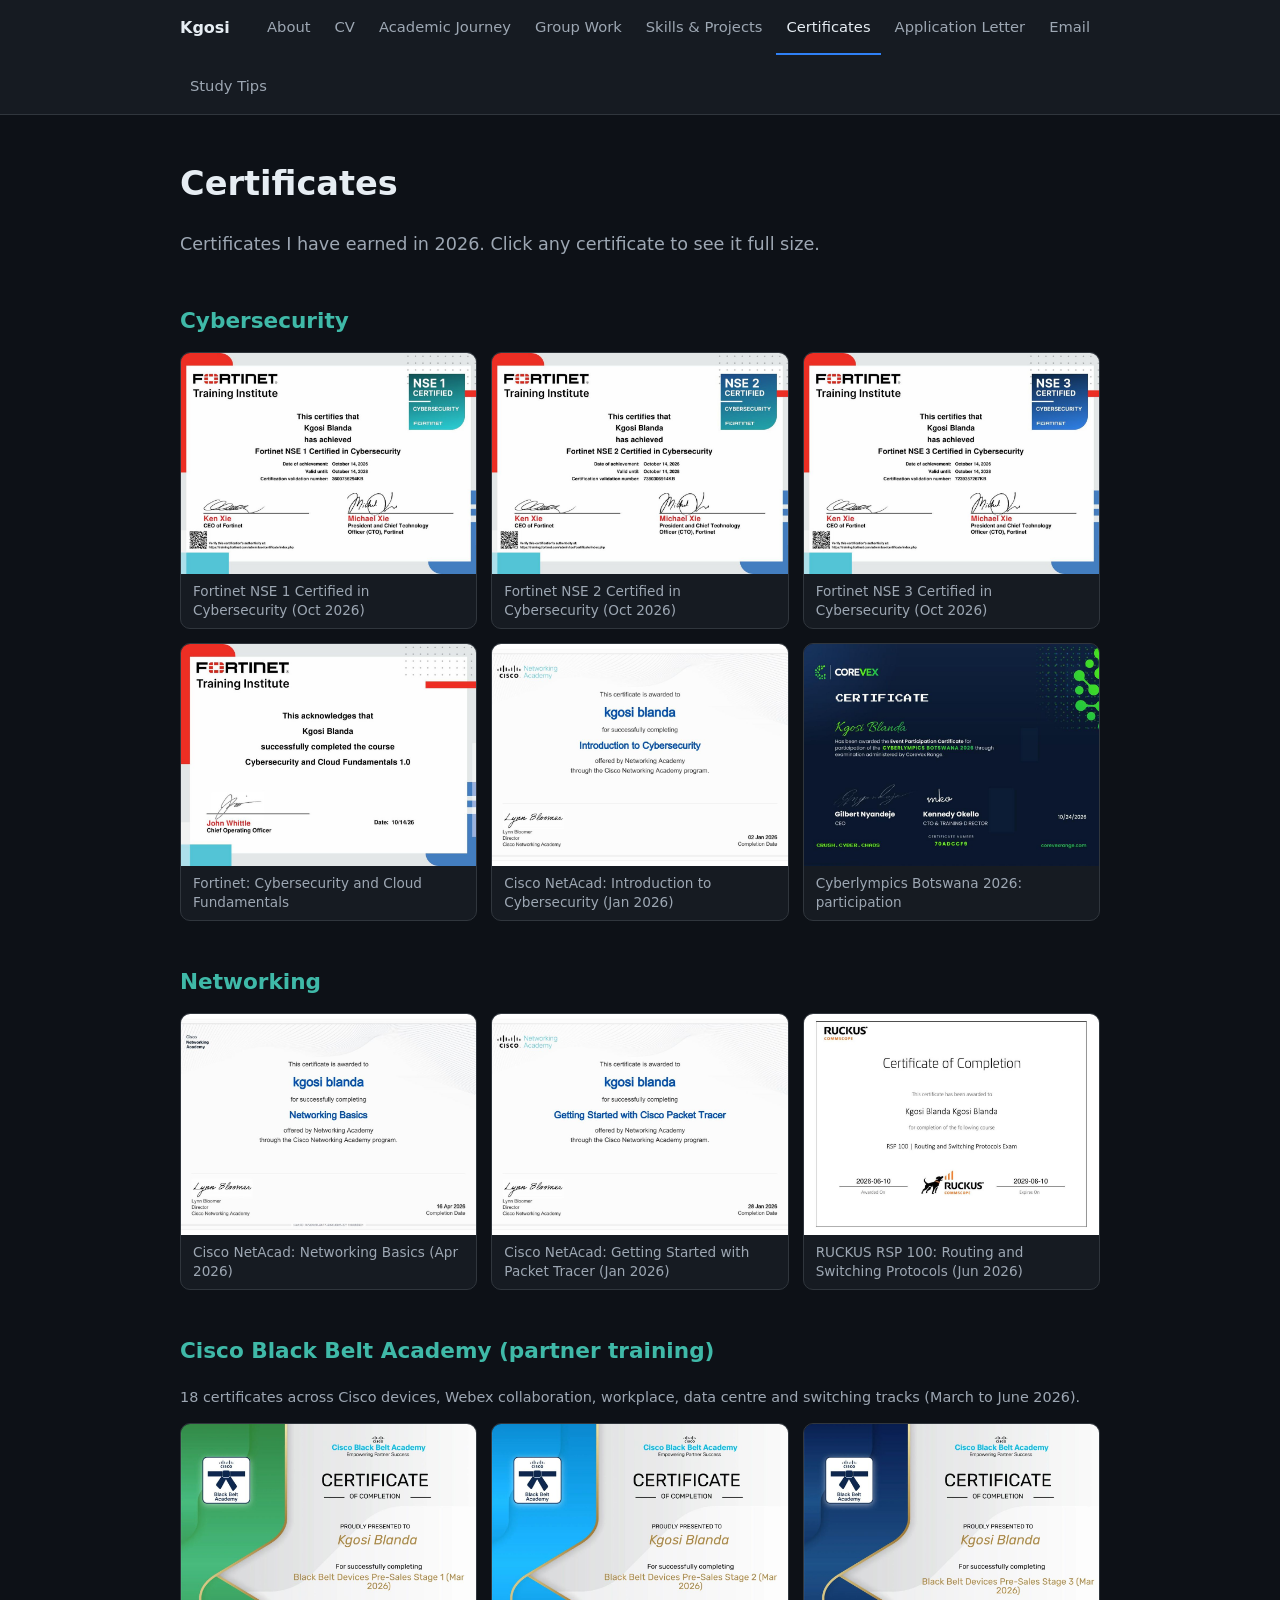
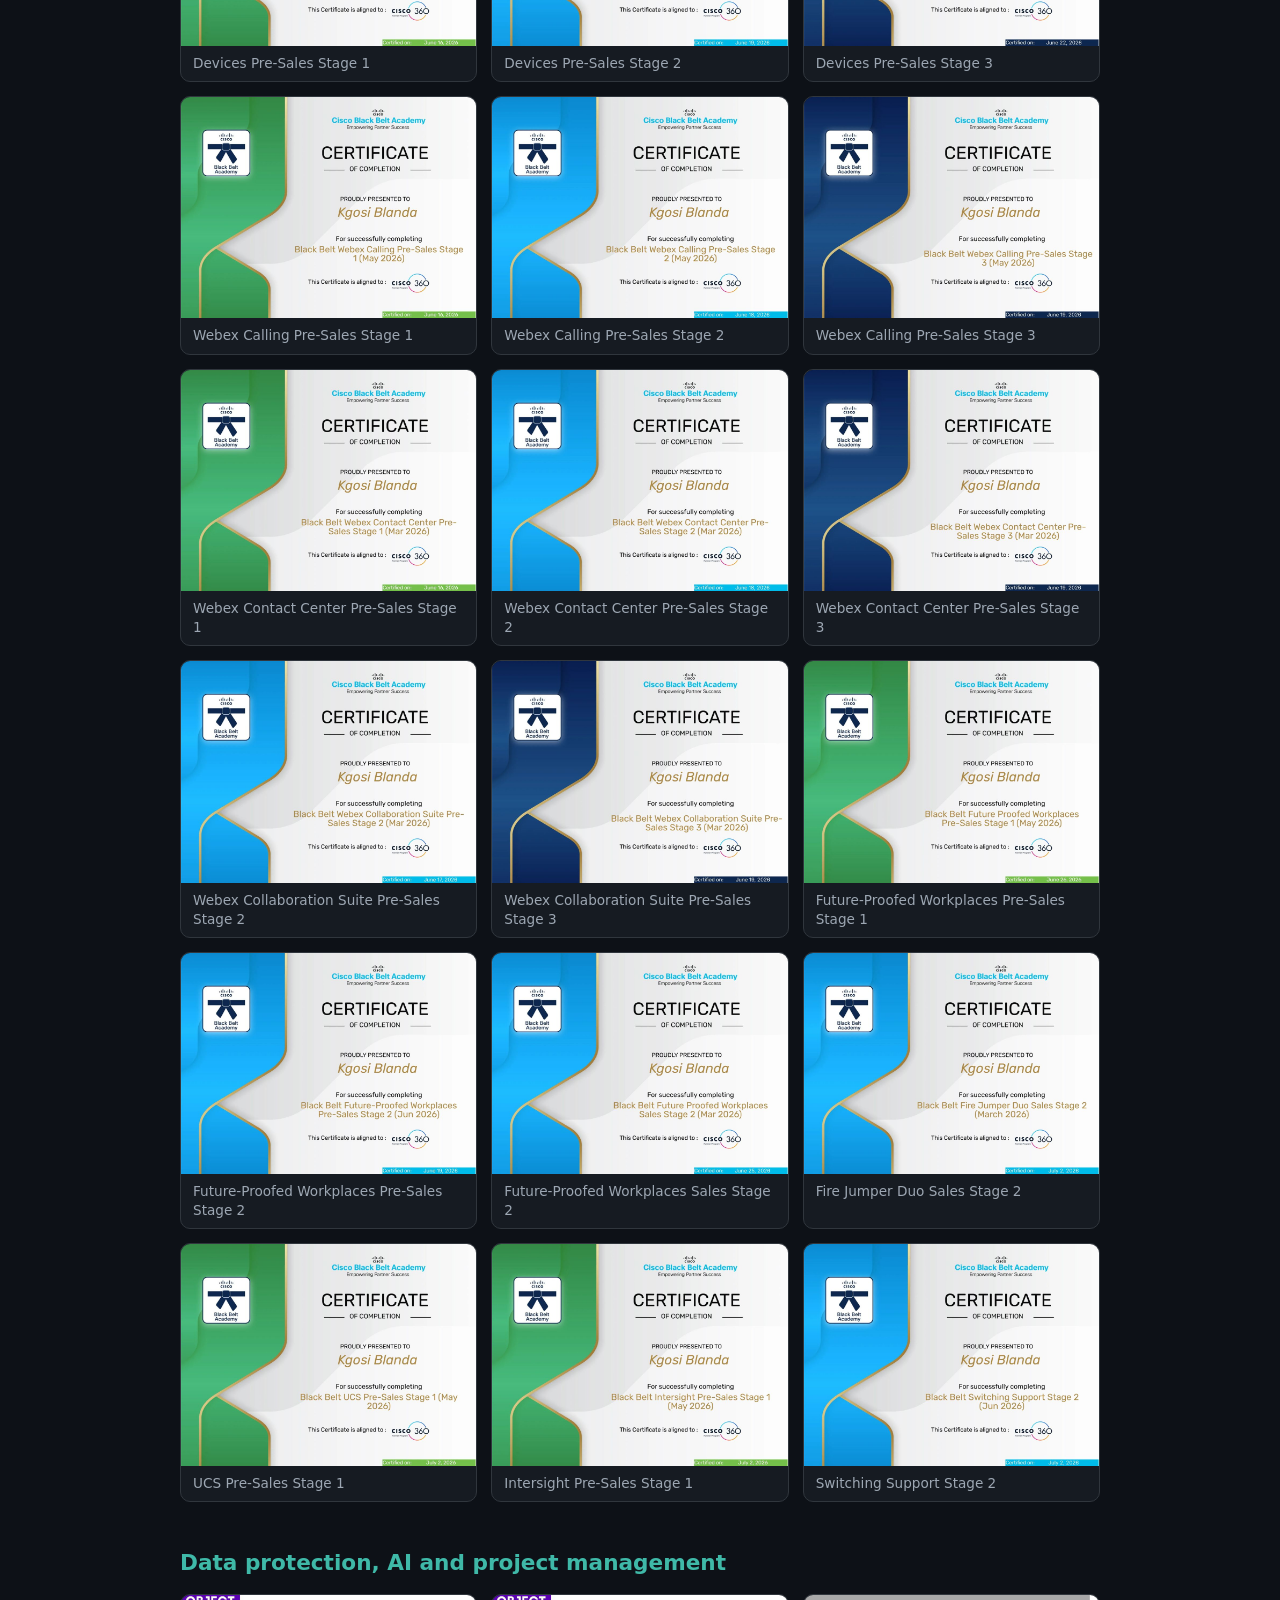
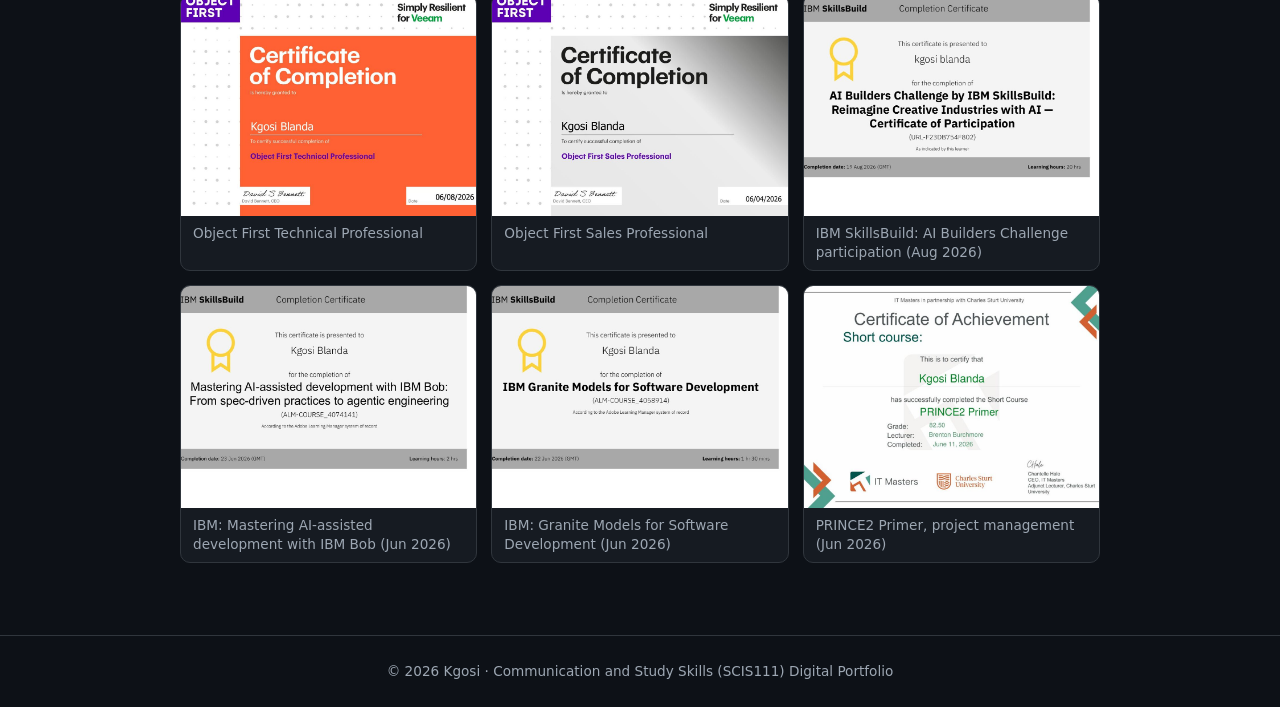
==== certificates.html @ fd5b4d75 "Add reflections, certificates page, Astartis and Packet Plains projects Co-Authored-By: Claude Opus " ====
<!DOCTYPE html>
<html lang="en">
<head>
<meta charset="UTF-8">
<meta name="viewport" content="width=device-width, initial-scale=1">
<title>Certificates | Kgosi</title>
<link rel="stylesheet" href="style.css">
</head>
<body>
<header><nav>
<a class="brand" href="index.html">Kgosi</a>
<a class="link" href="index.html">About</a>
<a class="link" href="cv.html">CV</a>
<a class="link" href="reflection.html">Academic Journey</a>
<a class="link" href="group-work.html">Group Work</a>
<a class="link" href="skills.html">Skills &amp; Projects</a>
<a class="link active" href="certificates.html">Certificates</a>
<a class="link" href="letter.html">Application Letter</a>
<a class="link" href="email.html">Email</a>
<a class="link" href="study-tips.html">Study Tips</a>
</nav></header>
<main>
<h1>Certificates</h1>
<p class="lead">Certificates I have earned in 2026. Click any certificate to see it full size.</p>

<h2>Cybersecurity</h2>
<div class="gallery"><figure><a href="img/certs/fortinet-nse1.jpg" target="_blank" rel="noopener"><img src="img/certs/fortinet-nse1.jpg" alt="Fortinet NSE 1 Certified in Cybersecurity (Oct 2026)" loading="lazy"></a><figcaption>Fortinet NSE 1 Certified in Cybersecurity (Oct 2026)</figcaption></figure><figure><a href="img/certs/fortinet-nse2.jpg" target="_blank" rel="noopener"><img src="img/certs/fortinet-nse2.jpg" alt="Fortinet NSE 2 Certified in Cybersecurity (Oct 2026)" loading="lazy"></a><figcaption>Fortinet NSE 2 Certified in Cybersecurity (Oct 2026)</figcaption></figure><figure><a href="img/certs/fortinet-nse3.jpg" target="_blank" rel="noopener"><img src="img/certs/fortinet-nse3.jpg" alt="Fortinet NSE 3 Certified in Cybersecurity (Oct 2026)" loading="lazy"></a><figcaption>Fortinet NSE 3 Certified in Cybersecurity (Oct 2026)</figcaption></figure><figure><a href="img/certs/fortinet-cloud-fundamentals.jpg" target="_blank" rel="noopener"><img src="img/certs/fortinet-cloud-fundamentals.jpg" alt="Fortinet: Cybersecurity and Cloud Fundamentals" loading="lazy"></a><figcaption>Fortinet: Cybersecurity and Cloud Fundamentals</figcaption></figure><figure><a href="img/certs/netacad-intro-cyber.jpg" target="_blank" rel="noopener"><img src="img/certs/netacad-intro-cyber.jpg" alt="Cisco NetAcad: Introduction to Cybersecurity (Jan 2026)" loading="lazy"></a><figcaption>Cisco NetAcad: Introduction to Cybersecurity (Jan 2026)</figcaption></figure><figure><a href="img/certs/cyberlympics-2026.jpg" target="_blank" rel="noopener"><img src="img/certs/cyberlympics-2026.jpg" alt="Cyberlympics Botswana 2026: participation" loading="lazy"></a><figcaption>Cyberlympics Botswana 2026: participation</figcaption></figure></div>

<h2>Networking</h2>
<div class="gallery"><figure><a href="img/certs/netacad-networking-basics.jpg" target="_blank" rel="noopener"><img src="img/certs/netacad-networking-basics.jpg" alt="Cisco NetAcad: Networking Basics (Apr 2026)" loading="lazy"></a><figcaption>Cisco NetAcad: Networking Basics (Apr 2026)</figcaption></figure><figure><a href="img/certs/netacad-packet-tracer.jpg" target="_blank" rel="noopener"><img src="img/certs/netacad-packet-tracer.jpg" alt="Cisco NetAcad: Getting Started with Packet Tracer (Jan 2026)" loading="lazy"></a><figcaption>Cisco NetAcad: Getting Started with Packet Tracer (Jan 2026)</figcaption></figure><figure><a href="img/certs/ruckus-rsp100.jpg" target="_blank" rel="noopener"><img src="img/certs/ruckus-rsp100.jpg" alt="RUCKUS RSP 100: Routing and Switching Protocols (Jun 2026)" loading="lazy"></a><figcaption>RUCKUS RSP 100: Routing and Switching Protocols (Jun 2026)</figcaption></figure></div>

<h2>Cisco Black Belt Academy (partner training)</h2>
<p class="meta">18 certificates across Cisco devices, Webex collaboration, workplace, data centre and switching tracks (March to June 2026).</p>
<div class="gallery"><figure><a href="img/certs/bb-devices-ps1.jpg" target="_blank" rel="noopener"><img src="img/certs/bb-devices-ps1.jpg" alt="Devices Pre-Sales Stage 1" loading="lazy"></a><figcaption>Devices Pre-Sales Stage 1</figcaption></figure><figure><a href="img/certs/bb-devices-ps2.jpg" target="_blank" rel="noopener"><img src="img/certs/bb-devices-ps2.jpg" alt="Devices Pre-Sales Stage 2" loading="lazy"></a><figcaption>Devices Pre-Sales Stage 2</figcaption></figure><figure><a href="img/certs/bb-devices-ps3.jpg" target="_blank" rel="noopener"><img src="img/certs/bb-devices-ps3.jpg" alt="Devices Pre-Sales Stage 3" loading="lazy"></a><figcaption>Devices Pre-Sales Stage 3</figcaption></figure><figure><a href="img/certs/bb-calling-ps1.jpg" target="_blank" rel="noopener"><img src="img/certs/bb-calling-ps1.jpg" alt="Webex Calling Pre-Sales Stage 1" loading="lazy"></a><figcaption>Webex Calling Pre-Sales Stage 1</figcaption></figure><figure><a href="img/certs/bb-calling-ps2.jpg" target="_blank" rel="noopener"><img src="img/certs/bb-calling-ps2.jpg" alt="Webex Calling Pre-Sales Stage 2" loading="lazy"></a><figcaption>Webex Calling Pre-Sales Stage 2</figcaption></figure><figure><a href="img/certs/bb-calling-ps3.jpg" target="_blank" rel="noopener"><img src="img/certs/bb-calling-ps3.jpg" alt="Webex Calling Pre-Sales Stage 3" loading="lazy"></a><figcaption>Webex Calling Pre-Sales Stage 3</figcaption></figure><figure><a href="img/certs/bb-contactcenter-ps1.jpg" target="_blank" rel="noopener"><img src="img/certs/bb-contactcenter-ps1.jpg" alt="Webex Contact Center Pre-Sales Stage 1" loading="lazy"></a><figcaption>Webex Contact Center Pre-Sales Stage 1</figcaption></figure><figure><a href="img/certs/bb-contactcenter-ps2.jpg" target="_blank" rel="noopener"><img src="img/certs/bb-contactcenter-ps2.jpg" alt="Webex Contact Center Pre-Sales Stage 2" loading="lazy"></a><figcaption>Webex Contact Center Pre-Sales Stage 2</figcaption></figure><figure><a href="img/certs/bb-contactcenter-ps3.jpg" target="_blank" rel="noopener"><img src="img/certs/bb-contactcenter-ps3.jpg" alt="Webex Contact Center Pre-Sales Stage 3" loading="lazy"></a><figcaption>Webex Contact Center Pre-Sales Stage 3</figcaption></figure><figure><a href="img/certs/bb-collab-ps2.jpg" target="_blank" rel="noopener"><img src="img/certs/bb-collab-ps2.jpg" alt="Webex Collaboration Suite Pre-Sales Stage 2" loading="lazy"></a><figcaption>Webex Collaboration Suite Pre-Sales Stage 2</figcaption></figure><figure><a href="img/certs/bb-collab-ps3.jpg" target="_blank" rel="noopener"><img src="img/certs/bb-collab-ps3.jpg" alt="Webex Collaboration Suite Pre-Sales Stage 3" loading="lazy"></a><figcaption>Webex Collaboration Suite Pre-Sales Stage 3</figcaption></figure><figure><a href="img/certs/bb-fpw-ps1.jpg" target="_blank" rel="noopener"><img src="img/certs/bb-fpw-ps1.jpg" alt="Future-Proofed Workplaces Pre-Sales Stage 1" loading="lazy"></a><figcaption>Future-Proofed Workplaces Pre-Sales Stage 1</figcaption></figure><figure><a href="img/certs/bb-fpw-ps2.jpg" target="_blank" rel="noopener"><img src="img/certs/bb-fpw-ps2.jpg" alt="Future-Proofed Workplaces Pre-Sales Stage 2" loading="lazy"></a><figcaption>Future-Proofed Workplaces Pre-Sales Stage 2</figcaption></figure><figure><a href="img/certs/bb-fpw-sales2.jpg" target="_blank" rel="noopener"><img src="img/certs/bb-fpw-sales2.jpg" alt="Future-Proofed Workplaces Sales Stage 2" loading="lazy"></a><figcaption>Future-Proofed Workplaces Sales Stage 2</figcaption></figure><figure><a href="img/certs/bb-firejumper-s2.jpg" target="_blank" rel="noopener"><img src="img/certs/bb-firejumper-s2.jpg" alt="Fire Jumper Duo Sales Stage 2" loading="lazy"></a><figcaption>Fire Jumper Duo Sales Stage 2</figcaption></figure><figure><a href="img/certs/bb-ucs-ps1.jpg" target="_blank" rel="noopener"><img src="img/certs/bb-ucs-ps1.jpg" alt="UCS Pre-Sales Stage 1" loading="lazy"></a><figcaption>UCS Pre-Sales Stage 1</figcaption></figure><figure><a href="img/certs/bb-intersight-ps1.jpg" target="_blank" rel="noopener"><img src="img/certs/bb-intersight-ps1.jpg" alt="Intersight Pre-Sales Stage 1" loading="lazy"></a><figcaption>Intersight Pre-Sales Stage 1</figcaption></figure><figure><a href="img/certs/bb-switching-support-s2.jpg" target="_blank" rel="noopener"><img src="img/certs/bb-switching-support-s2.jpg" alt="Switching Support Stage 2" loading="lazy"></a><figcaption>Switching Support Stage 2</figcaption></figure></div>

<h2>Data protection, AI and project management</h2>
<div class="gallery"><figure><a href="img/certs/objectfirst-technical.jpg" target="_blank" rel="noopener"><img src="img/certs/objectfirst-technical.jpg" alt="Object First Technical Professional" loading="lazy"></a><figcaption>Object First Technical Professional</figcaption></figure><figure><a href="img/certs/objectfirst-sales.jpg" target="_blank" rel="noopener"><img src="img/certs/objectfirst-sales.jpg" alt="Object First Sales Professional" loading="lazy"></a><figcaption>Object First Sales Professional</figcaption></figure><figure><a href="img/certs/ibm-ai-builders.jpg" target="_blank" rel="noopener"><img src="img/certs/ibm-ai-builders.jpg" alt="IBM SkillsBuild: AI Builders Challenge participation (Aug 2026)" loading="lazy"></a><figcaption>IBM SkillsBuild: AI Builders Challenge participation (Aug 2026)</figcaption></figure><figure><a href="img/certs/ibm-bob-course.jpg" target="_blank" rel="noopener"><img src="img/certs/ibm-bob-course.jpg" alt="IBM: Mastering AI-assisted development with IBM Bob (Jun 2026)" loading="lazy"></a><figcaption>IBM: Mastering AI-assisted development with IBM Bob (Jun 2026)</figcaption></figure><figure><a href="img/certs/ibm-granite.jpg" target="_blank" rel="noopener"><img src="img/certs/ibm-granite.jpg" alt="IBM: Granite Models for Software Development (Jun 2026)" loading="lazy"></a><figcaption>IBM: Granite Models for Software Development (Jun 2026)</figcaption></figure><figure><a href="img/certs/prince2-primer.jpg" target="_blank" rel="noopener"><img src="img/certs/prince2-primer.jpg" alt="PRINCE2 Primer, project management (Jun 2026)" loading="lazy"></a><figcaption>PRINCE2 Primer, project management (Jun 2026)</figcaption></figure></div>
</main>
<footer>&copy; 2026 Kgosi &middot; Communication and Study Skills (SCIS111) Digital Portfolio</footer>
</body>
</html>
---- style.css ----
:root{--bg:#0d1117;--card:#161b22;--line:#30363d;--text:#e6edf3;--muted:#9da7b3;--accent:#2f81f7;--accent2:#3fb9a8}
*{box-sizing:border-box}
body{margin:0;font-family:system-ui,-apple-system,"Segoe UI",Roboto,sans-serif;background:var(--bg);color:var(--text);line-height:1.7}
a{color:var(--accent);text-decoration:none}
a:hover{text-decoration:underline}
header{background:var(--card);border-bottom:1px solid var(--line);position:sticky;top:0;z-index:10}
nav{max-width:960px;margin:0 auto;padding:0 20px;display:flex;flex-wrap:wrap;align-items:center;gap:4px}
nav .brand{font-weight:700;color:var(--text);margin-right:auto;padding:14px 0}
nav a.link{color:var(--muted);padding:14px 10px;font-size:.92rem;border-bottom:2px solid transparent}
nav a.link:hover{color:var(--text);text-decoration:none}
nav a.link.active{color:var(--text);border-bottom-color:var(--accent)}
main{max-width:960px;margin:0 auto;padding:40px 20px 60px}
h1{font-size:2.1rem;margin:0 0 .3em}
h2{font-size:1.35rem;margin:2em 0 .5em;color:var(--accent2)}
h3{margin:1.2em 0 .3em}
.lead{color:var(--muted);font-size:1.1rem}
.card{background:var(--card);border:1px solid var(--line);border-radius:10px;padding:20px 24px;margin:16px 0}
.grid{display:grid;grid-template-columns:repeat(auto-fit,minmax(260px,1fr));gap:16px}
.tag{display:inline-block;background:#1f2a37;border:1px solid var(--line);border-radius:999px;padding:2px 12px;margin:3px 4px 3px 0;font-size:.85rem;color:var(--muted)}
.btn{display:inline-block;background:var(--accent);color:#fff;padding:10px 20px;border-radius:8px;margin:6px 8px 6px 0}
.btn:hover{text-decoration:none;opacity:.9}
.meta{color:var(--muted);font-size:.9rem}
.note{border-left:3px solid var(--accent2);background:#13201f;padding:10px 16px;border-radius:0 8px 8px 0;color:var(--muted);font-size:.92rem}
pre.letter{white-space:pre-wrap;font-family:inherit;margin:0}
footer{border-top:1px solid var(--line);text-align:center;color:var(--muted);padding:24px;font-size:.85rem}
img{max-width:100%;border-radius:8px}
.gallery{display:grid;grid-template-columns:repeat(auto-fill,minmax(220px,1fr));gap:14px;margin:12px 0}
.gallery figure{margin:0;background:var(--card);border:1px solid var(--line);border-radius:10px;overflow:hidden}
.gallery img{display:block;width:100%;aspect-ratio:4/3;object-fit:cover;border-radius:0}
.gallery figcaption{padding:8px 12px;font-size:.85rem;color:var(--muted);line-height:1.4}
.gallery.wide{grid-template-columns:repeat(auto-fill,minmax(300px,1fr))}
.gallery.wide img{aspect-ratio:16/9}
.banner{width:100%;border-radius:8px;margin:8px 0}
.stage{font-weight:700;color:var(--accent2)}
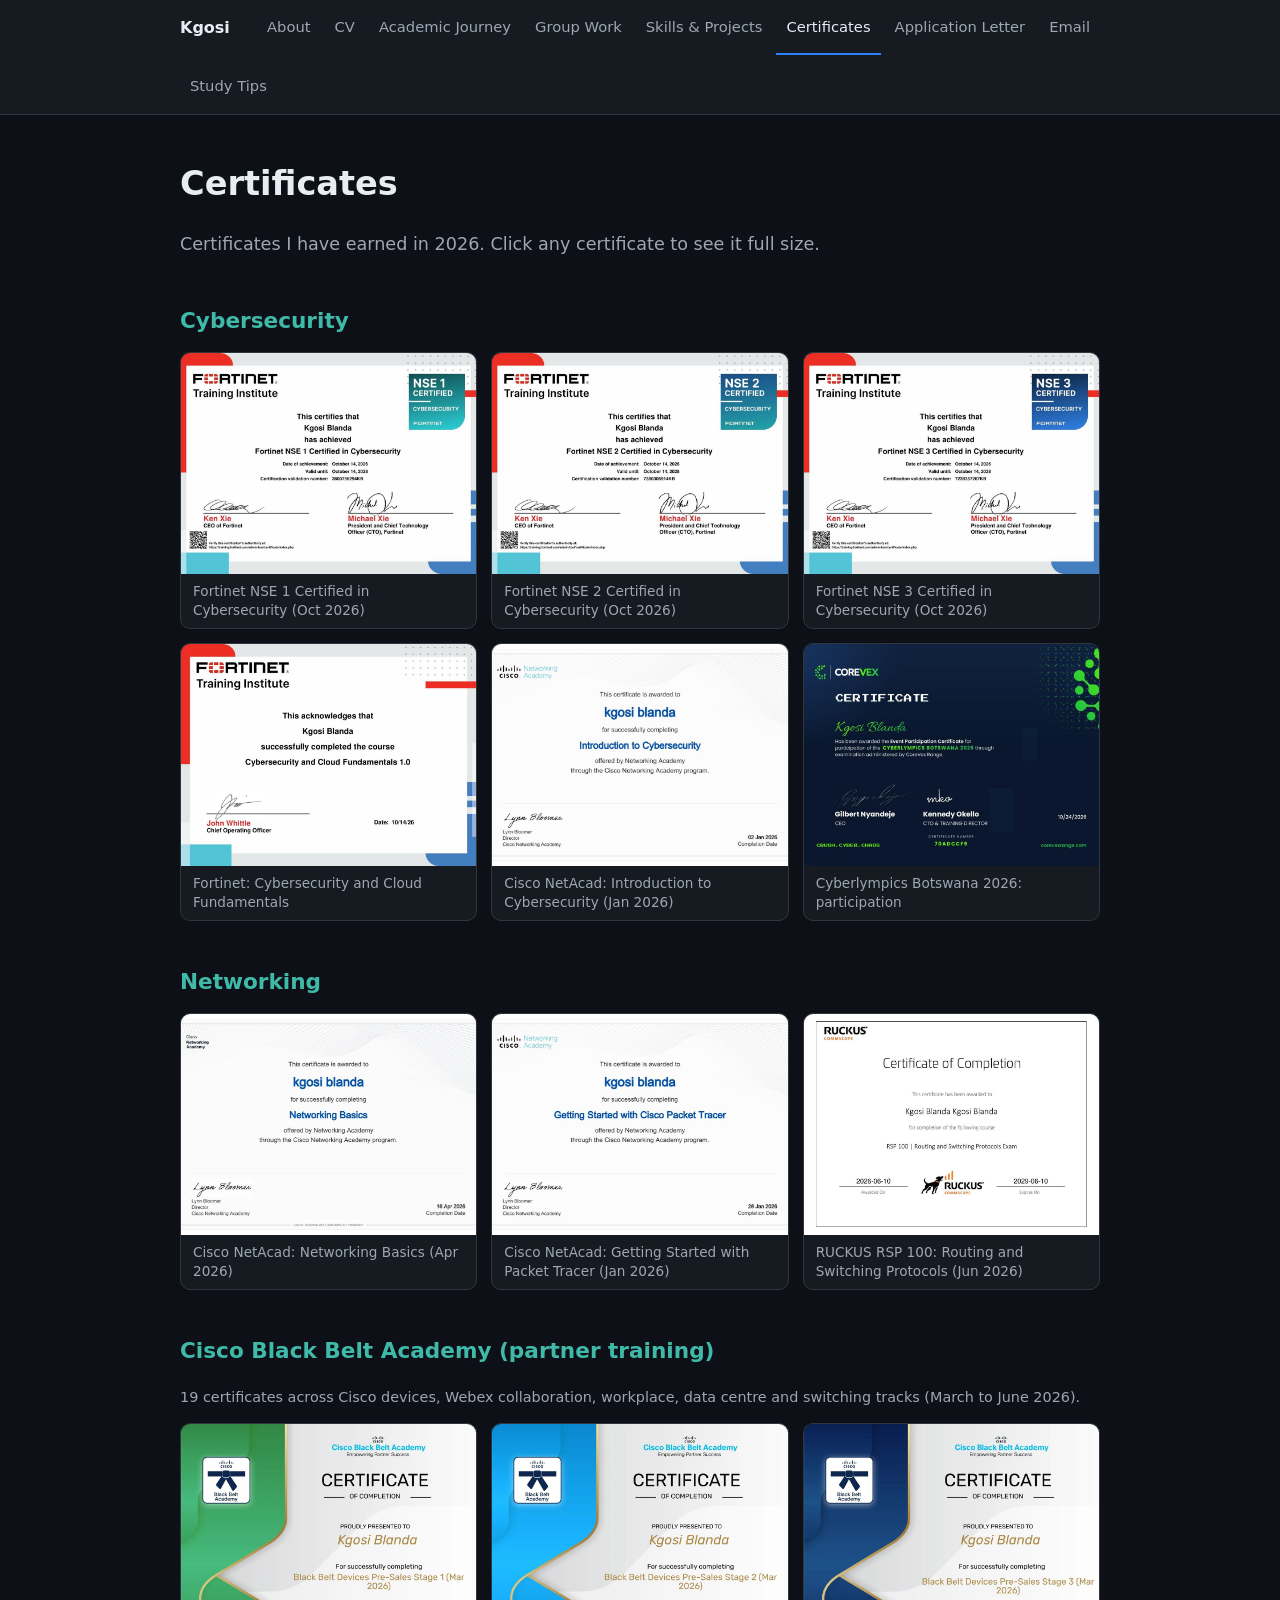
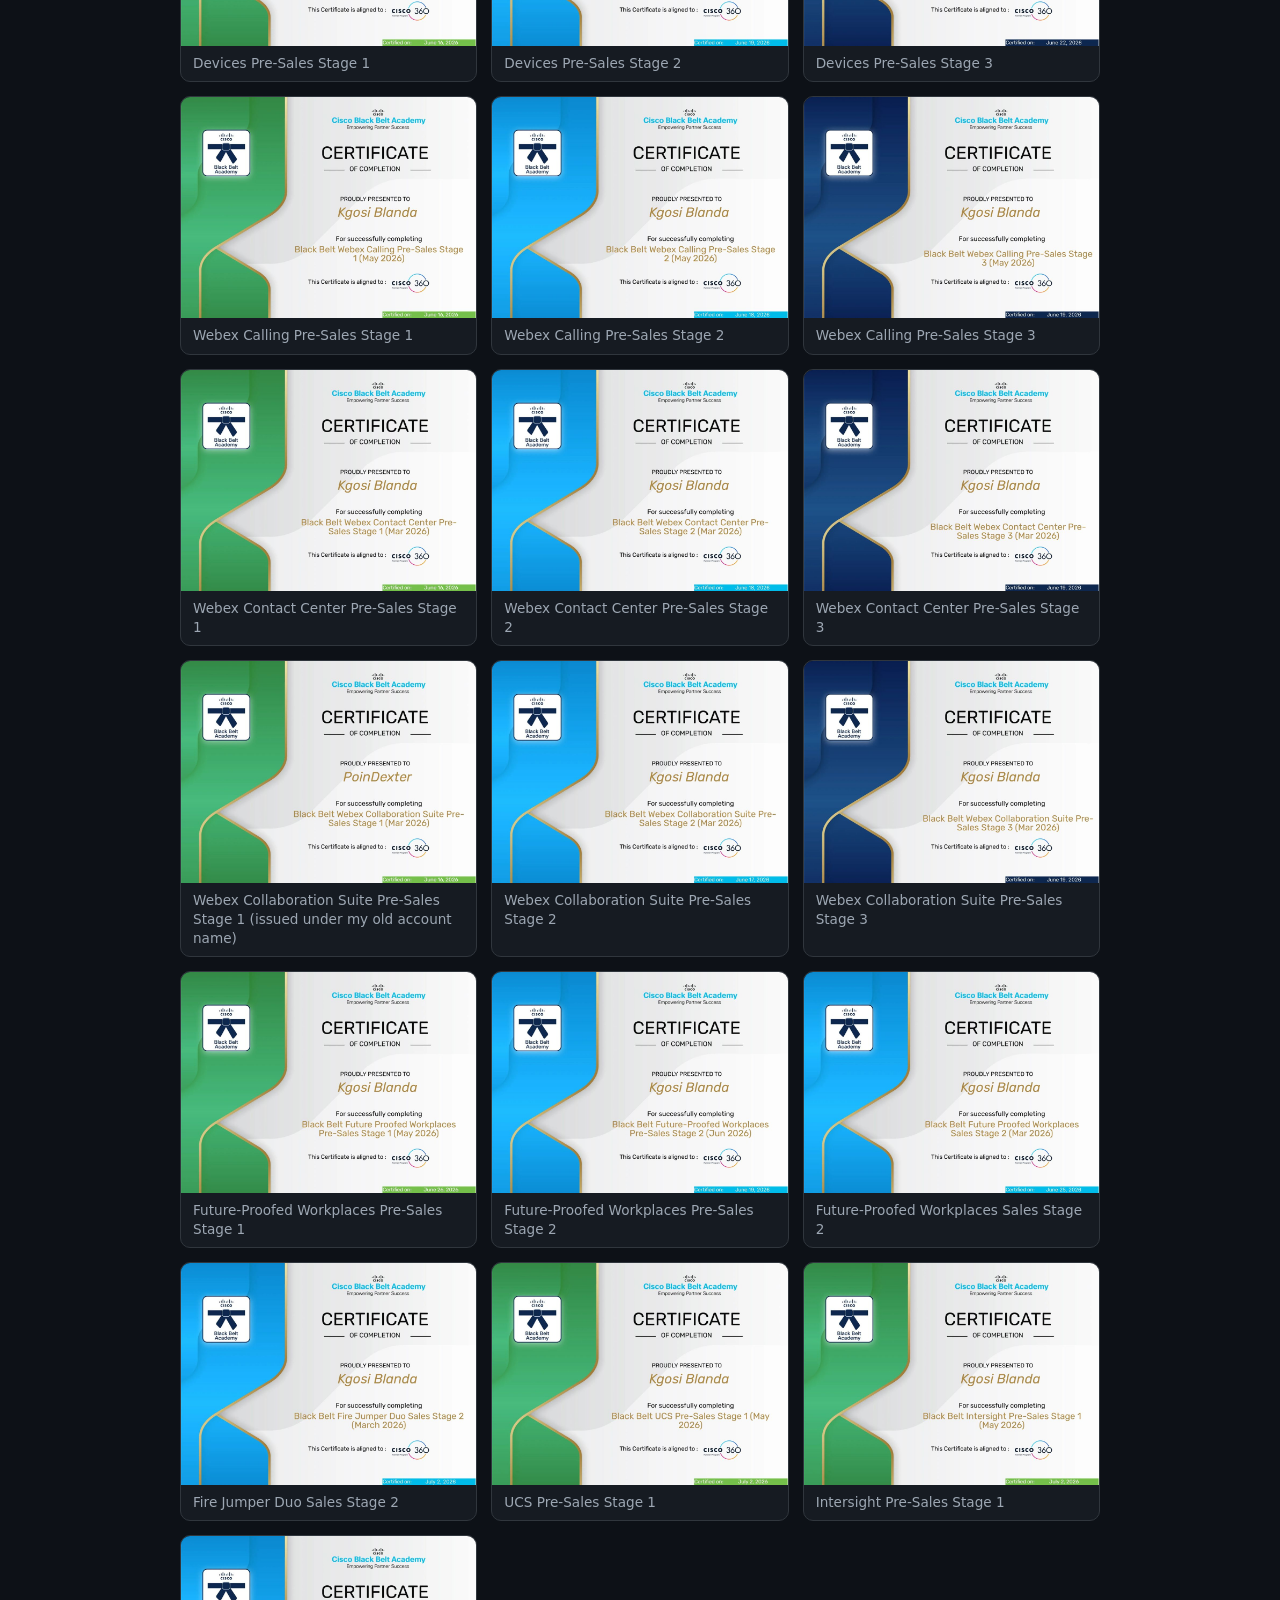
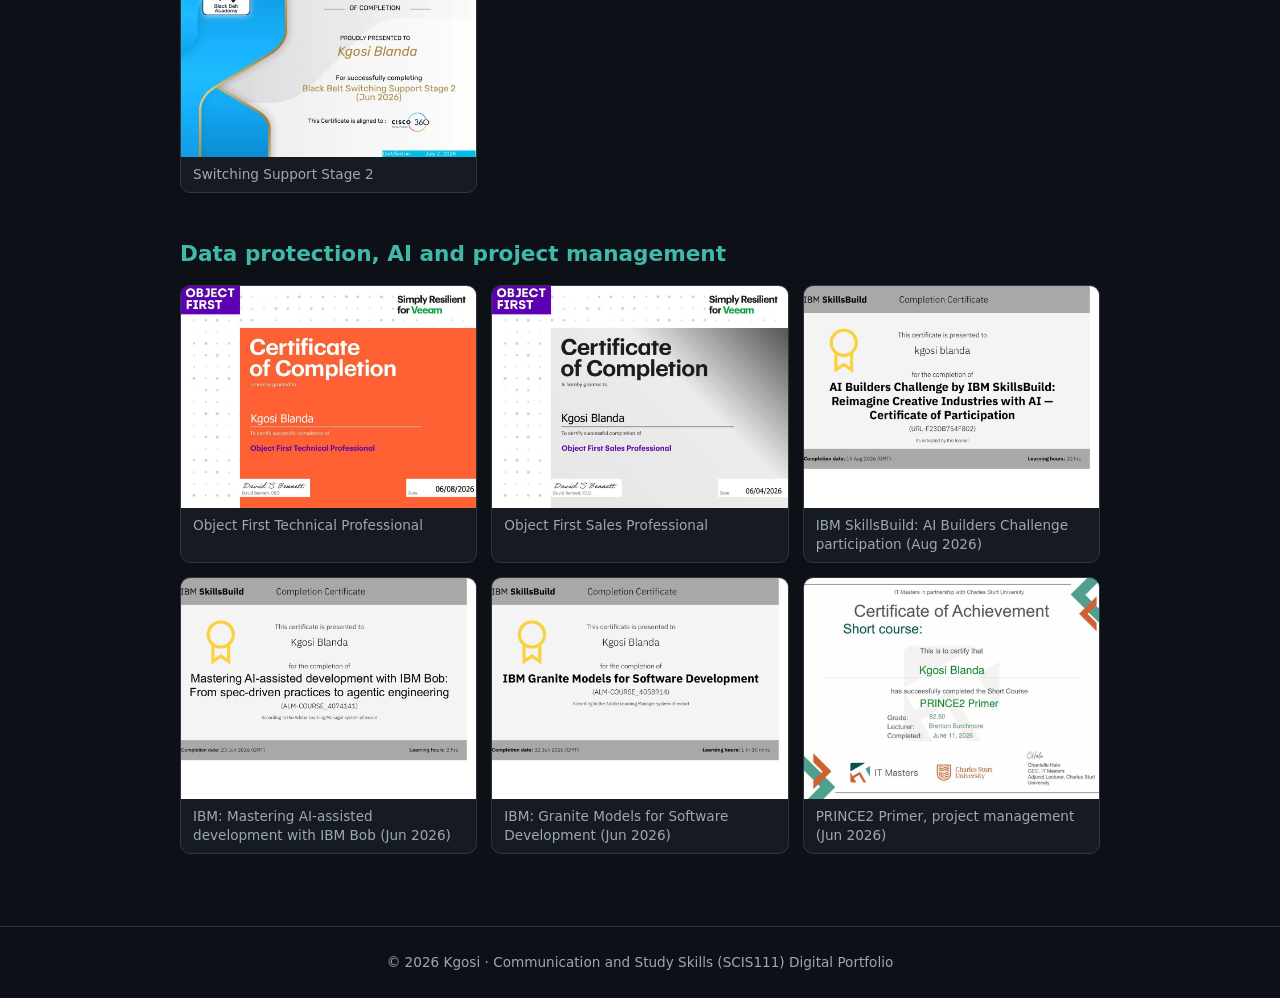
==== commit 1cebe757: "Add Webex Collaboration Suite Pre-Sales Stage 1 certificate Co-Authored-By: Claude Opus 5.5 <noreply" ====
--- a/certificates.html
+++ b/certificates.html
@@ -30,8 +30,8 @@
 <div class="gallery"><figure><a href="img/certs/netacad-networking-basics.jpg" target="_blank" rel="noopener"><img src="img/certs/netacad-networking-basics.jpg" alt="Cisco NetAcad: Networking Basics (Apr 2026)" loading="lazy"></a><figcaption>Cisco NetAcad: Networking Basics (Apr 2026)</figcaption></figure><figure><a href="img/certs/netacad-packet-tracer.jpg" target="_blank" rel="noopener"><img src="img/certs/netacad-packet-tracer.jpg" alt="Cisco NetAcad: Getting Started with Packet Tracer (Jan 2026)" loading="lazy"></a><figcaption>Cisco NetAcad: Getting Started with Packet Tracer (Jan 2026)</figcaption></figure><figure><a href="img/certs/ruckus-rsp100.jpg" target="_blank" rel="noopener"><img src="img/certs/ruckus-rsp100.jpg" alt="RUCKUS RSP 100: Routing and Switching Protocols (Jun 2026)" loading="lazy"></a><figcaption>RUCKUS RSP 100: Routing and Switching Protocols (Jun 2026)</figcaption></figure></div>
 
 <h2>Cisco Black Belt Academy (partner training)</h2>
-<p class="meta">18 certificates across Cisco devices, Webex collaboration, workplace, data centre and switching tracks (March to June 2026).</p>
-<div class="gallery"><figure><a href="img/certs/bb-devices-ps1.jpg" target="_blank" rel="noopener"><img src="img/certs/bb-devices-ps1.jpg" alt="Devices Pre-Sales Stage 1" loading="lazy"></a><figcaption>Devices Pre-Sales Stage 1</figcaption></figure><figure><a href="img/certs/bb-devices-ps2.jpg" target="_blank" rel="noopener"><img src="img/certs/bb-devices-ps2.jpg" alt="Devices Pre-Sales Stage 2" loading="lazy"></a><figcaption>Devices Pre-Sales Stage 2</figcaption></figure><figure><a href="img/certs/bb-devices-ps3.jpg" target="_blank" rel="noopener"><img src="img/certs/bb-devices-ps3.jpg" alt="Devices Pre-Sales Stage 3" loading="lazy"></a><figcaption>Devices Pre-Sales Stage 3</figcaption></figure><figure><a href="img/certs/bb-calling-ps1.jpg" target="_blank" rel="noopener"><img src="img/certs/bb-calling-ps1.jpg" alt="Webex Calling Pre-Sales Stage 1" loading="lazy"></a><figcaption>Webex Calling Pre-Sales Stage 1</figcaption></figure><figure><a href="img/certs/bb-calling-ps2.jpg" target="_blank" rel="noopener"><img src="img/certs/bb-calling-ps2.jpg" alt="Webex Calling Pre-Sales Stage 2" loading="lazy"></a><figcaption>Webex Calling Pre-Sales Stage 2</figcaption></figure><figure><a href="img/certs/bb-calling-ps3.jpg" target="_blank" rel="noopener"><img src="img/certs/bb-calling-ps3.jpg" alt="Webex Calling Pre-Sales Stage 3" loading="lazy"></a><figcaption>Webex Calling Pre-Sales Stage 3</figcaption></figure><figure><a href="img/certs/bb-contactcenter-ps1.jpg" target="_blank" rel="noopener"><img src="img/certs/bb-contactcenter-ps1.jpg" alt="Webex Contact Center Pre-Sales Stage 1" loading="lazy"></a><figcaption>Webex Contact Center Pre-Sales Stage 1</figcaption></figure><figure><a href="img/certs/bb-contactcenter-ps2.jpg" target="_blank" rel="noopener"><img src="img/certs/bb-contactcenter-ps2.jpg" alt="Webex Contact Center Pre-Sales Stage 2" loading="lazy"></a><figcaption>Webex Contact Center Pre-Sales Stage 2</figcaption></figure><figure><a href="img/certs/bb-contactcenter-ps3.jpg" target="_blank" rel="noopener"><img src="img/certs/bb-contactcenter-ps3.jpg" alt="Webex Contact Center Pre-Sales Stage 3" loading="lazy"></a><figcaption>Webex Contact Center Pre-Sales Stage 3</figcaption></figure><figure><a href="img/certs/bb-collab-ps2.jpg" target="_blank" rel="noopener"><img src="img/certs/bb-collab-ps2.jpg" alt="Webex Collaboration Suite Pre-Sales Stage 2" loading="lazy"></a><figcaption>Webex Collaboration Suite Pre-Sales Stage 2</figcaption></figure><figure><a href="img/certs/bb-collab-ps3.jpg" target="_blank" rel="noopener"><img src="img/certs/bb-collab-ps3.jpg" alt="Webex Collaboration Suite Pre-Sales Stage 3" loading="lazy"></a><figcaption>Webex Collaboration Suite Pre-Sales Stage 3</figcaption></figure><figure><a href="img/certs/bb-fpw-ps1.jpg" target="_blank" rel="noopener"><img src="img/certs/bb-fpw-ps1.jpg" alt="Future-Proofed Workplaces Pre-Sales Stage 1" loading="lazy"></a><figcaption>Future-Proofed Workplaces Pre-Sales Stage 1</figcaption></figure><figure><a href="img/certs/bb-fpw-ps2.jpg" target="_blank" rel="noopener"><img src="img/certs/bb-fpw-ps2.jpg" alt="Future-Proofed Workplaces Pre-Sales Stage 2" loading="lazy"></a><figcaption>Future-Proofed Workplaces Pre-Sales Stage 2</figcaption></figure><figure><a href="img/certs/bb-fpw-sales2.jpg" target="_blank" rel="noopener"><img src="img/certs/bb-fpw-sales2.jpg" alt="Future-Proofed Workplaces Sales Stage 2" loading="lazy"></a><figcaption>Future-Proofed Workplaces Sales Stage 2</figcaption></figure><figure><a href="img/certs/bb-firejumper-s2.jpg" target="_blank" rel="noopener"><img src="img/certs/bb-firejumper-s2.jpg" alt="Fire Jumper Duo Sales Stage 2" loading="lazy"></a><figcaption>Fire Jumper Duo Sales Stage 2</figcaption></figure><figure><a href="img/certs/bb-ucs-ps1.jpg" target="_blank" rel="noopener"><img src="img/certs/bb-ucs-ps1.jpg" alt="UCS Pre-Sales Stage 1" loading="lazy"></a><figcaption>UCS Pre-Sales Stage 1</figcaption></figure><figure><a href="img/certs/bb-intersight-ps1.jpg" target="_blank" rel="noopener"><img src="img/certs/bb-intersight-ps1.jpg" alt="Intersight Pre-Sales Stage 1" loading="lazy"></a><figcaption>Intersight Pre-Sales Stage 1</figcaption></figure><figure><a href="img/certs/bb-switching-support-s2.jpg" target="_blank" rel="noopener"><img src="img/certs/bb-switching-support-s2.jpg" alt="Switching Support Stage 2" loading="lazy"></a><figcaption>Switching Support Stage 2</figcaption></figure></div>
+<p class="meta">19 certificates across Cisco devices, Webex collaboration, workplace, data centre and switching tracks (March to June 2026).</p>
+<div class="gallery"><figure><a href="img/certs/bb-devices-ps1.jpg" target="_blank" rel="noopener"><img src="img/certs/bb-devices-ps1.jpg" alt="Devices Pre-Sales Stage 1" loading="lazy"></a><figcaption>Devices Pre-Sales Stage 1</figcaption></figure><figure><a href="img/certs/bb-devices-ps2.jpg" target="_blank" rel="noopener"><img src="img/certs/bb-devices-ps2.jpg" alt="Devices Pre-Sales Stage 2" loading="lazy"></a><figcaption>Devices Pre-Sales Stage 2</figcaption></figure><figure><a href="img/certs/bb-devices-ps3.jpg" target="_blank" rel="noopener"><img src="img/certs/bb-devices-ps3.jpg" alt="Devices Pre-Sales Stage 3" loading="lazy"></a><figcaption>Devices Pre-Sales Stage 3</figcaption></figure><figure><a href="img/certs/bb-calling-ps1.jpg" target="_blank" rel="noopener"><img src="img/certs/bb-calling-ps1.jpg" alt="Webex Calling Pre-Sales Stage 1" loading="lazy"></a><figcaption>Webex Calling Pre-Sales Stage 1</figcaption></figure><figure><a href="img/certs/bb-calling-ps2.jpg" target="_blank" rel="noopener"><img src="img/certs/bb-calling-ps2.jpg" alt="Webex Calling Pre-Sales Stage 2" loading="lazy"></a><figcaption>Webex Calling Pre-Sales Stage 2</figcaption></figure><figure><a href="img/certs/bb-calling-ps3.jpg" target="_blank" rel="noopener"><img src="img/certs/bb-calling-ps3.jpg" alt="Webex Calling Pre-Sales Stage 3" loading="lazy"></a><figcaption>Webex Calling Pre-Sales Stage 3</figcaption></figure><figure><a href="img/certs/bb-contactcenter-ps1.jpg" target="_blank" rel="noopener"><img src="img/certs/bb-contactcenter-ps1.jpg" alt="Webex Contact Center Pre-Sales Stage 1" loading="lazy"></a><figcaption>Webex Contact Center Pre-Sales Stage 1</figcaption></figure><figure><a href="img/certs/bb-contactcenter-ps2.jpg" target="_blank" rel="noopener"><img src="img/certs/bb-contactcenter-ps2.jpg" alt="Webex Contact Center Pre-Sales Stage 2" loading="lazy"></a><figcaption>Webex Contact Center Pre-Sales Stage 2</figcaption></figure><figure><a href="img/certs/bb-contactcenter-ps3.jpg" target="_blank" rel="noopener"><img src="img/certs/bb-contactcenter-ps3.jpg" alt="Webex Contact Center Pre-Sales Stage 3" loading="lazy"></a><figcaption>Webex Contact Center Pre-Sales Stage 3</figcaption></figure><figure><a href="img/certs/bb-collab-ps1.jpg" target="_blank" rel="noopener"><img src="img/certs/bb-collab-ps1.jpg" alt="Webex Collaboration Suite Pre-Sales Stage 1" loading="lazy"></a><figcaption>Webex Collaboration Suite Pre-Sales Stage 1 (issued under my old account name)</figcaption></figure><figure><a href="img/certs/bb-collab-ps2.jpg" target="_blank" rel="noopener"><img src="img/certs/bb-collab-ps2.jpg" alt="Webex Collaboration Suite Pre-Sales Stage 2" loading="lazy"></a><figcaption>Webex Collaboration Suite Pre-Sales Stage 2</figcaption></figure><figure><a href="img/certs/bb-collab-ps3.jpg" target="_blank" rel="noopener"><img src="img/certs/bb-collab-ps3.jpg" alt="Webex Collaboration Suite Pre-Sales Stage 3" loading="lazy"></a><figcaption>Webex Collaboration Suite Pre-Sales Stage 3</figcaption></figure><figure><a href="img/certs/bb-fpw-ps1.jpg" target="_blank" rel="noopener"><img src="img/certs/bb-fpw-ps1.jpg" alt="Future-Proofed Workplaces Pre-Sales Stage 1" loading="lazy"></a><figcaption>Future-Proofed Workplaces Pre-Sales Stage 1</figcaption></figure><figure><a href="img/certs/bb-fpw-ps2.jpg" target="_blank" rel="noopener"><img src="img/certs/bb-fpw-ps2.jpg" alt="Future-Proofed Workplaces Pre-Sales Stage 2" loading="lazy"></a><figcaption>Future-Proofed Workplaces Pre-Sales Stage 2</figcaption></figure><figure><a href="img/certs/bb-fpw-sales2.jpg" target="_blank" rel="noopener"><img src="img/certs/bb-fpw-sales2.jpg" alt="Future-Proofed Workplaces Sales Stage 2" loading="lazy"></a><figcaption>Future-Proofed Workplaces Sales Stage 2</figcaption></figure><figure><a href="img/certs/bb-firejumper-s2.jpg" target="_blank" rel="noopener"><img src="img/certs/bb-firejumper-s2.jpg" alt="Fire Jumper Duo Sales Stage 2" loading="lazy"></a><figcaption>Fire Jumper Duo Sales Stage 2</figcaption></figure><figure><a href="img/certs/bb-ucs-ps1.jpg" target="_blank" rel="noopener"><img src="img/certs/bb-ucs-ps1.jpg" alt="UCS Pre-Sales Stage 1" loading="lazy"></a><figcaption>UCS Pre-Sales Stage 1</figcaption></figure><figure><a href="img/certs/bb-intersight-ps1.jpg" target="_blank" rel="noopener"><img src="img/certs/bb-intersight-ps1.jpg" alt="Intersight Pre-Sales Stage 1" loading="lazy"></a><figcaption>Intersight Pre-Sales Stage 1</figcaption></figure><figure><a href="img/certs/bb-switching-support-s2.jpg" target="_blank" rel="noopener"><img src="img/certs/bb-switching-support-s2.jpg" alt="Switching Support Stage 2" loading="lazy"></a><figcaption>Switching Support Stage 2</figcaption></figure></div>
 
 <h2>Data protection, AI and project management</h2>
 <div class="gallery"><figure><a href="img/certs/objectfirst-technical.jpg" target="_blank" rel="noopener"><img src="img/certs/objectfirst-technical.jpg" alt="Object First Technical Professional" loading="lazy"></a><figcaption>Object First Technical Professional</figcaption></figure><figure><a href="img/certs/objectfirst-sales.jpg" target="_blank" rel="noopener"><img src="img/certs/objectfirst-sales.jpg" alt="Object First Sales Professional" loading="lazy"></a><figcaption>Object First Sales Professional</figcaption></figure><figure><a href="img/certs/ibm-ai-builders.jpg" target="_blank" rel="noopener"><img src="img/certs/ibm-ai-builders.jpg" alt="IBM SkillsBuild: AI Builders Challenge participation (Aug 2026)" loading="lazy"></a><figcaption>IBM SkillsBuild: AI Builders Challenge participation (Aug 2026)</figcaption></figure><figure><a href="img/certs/ibm-bob-course.jpg" target="_blank" rel="noopener"><img src="img/certs/ibm-bob-course.jpg" alt="IBM: Mastering AI-assisted development with IBM Bob (Jun 2026)" loading="lazy"></a><figcaption>IBM: Mastering AI-assisted development with IBM Bob (Jun 2026)</figcaption></figure><figure><a href="img/certs/ibm-granite.jpg" target="_blank" rel="noopener"><img src="img/certs/ibm-granite.jpg" alt="IBM: Granite Models for Software Development (Jun 2026)" loading="lazy"></a><figcaption>IBM: Granite Models for Software Development (Jun 2026)</figcaption></figure><figure><a href="img/certs/prince2-primer.jpg" target="_blank" rel="noopener"><img src="img/certs/prince2-primer.jpg" alt="PRINCE2 Primer, project management (Jun 2026)" loading="lazy"></a><figcaption>PRINCE2 Primer, project management (Jun 2026)</figcaption></figure></div>
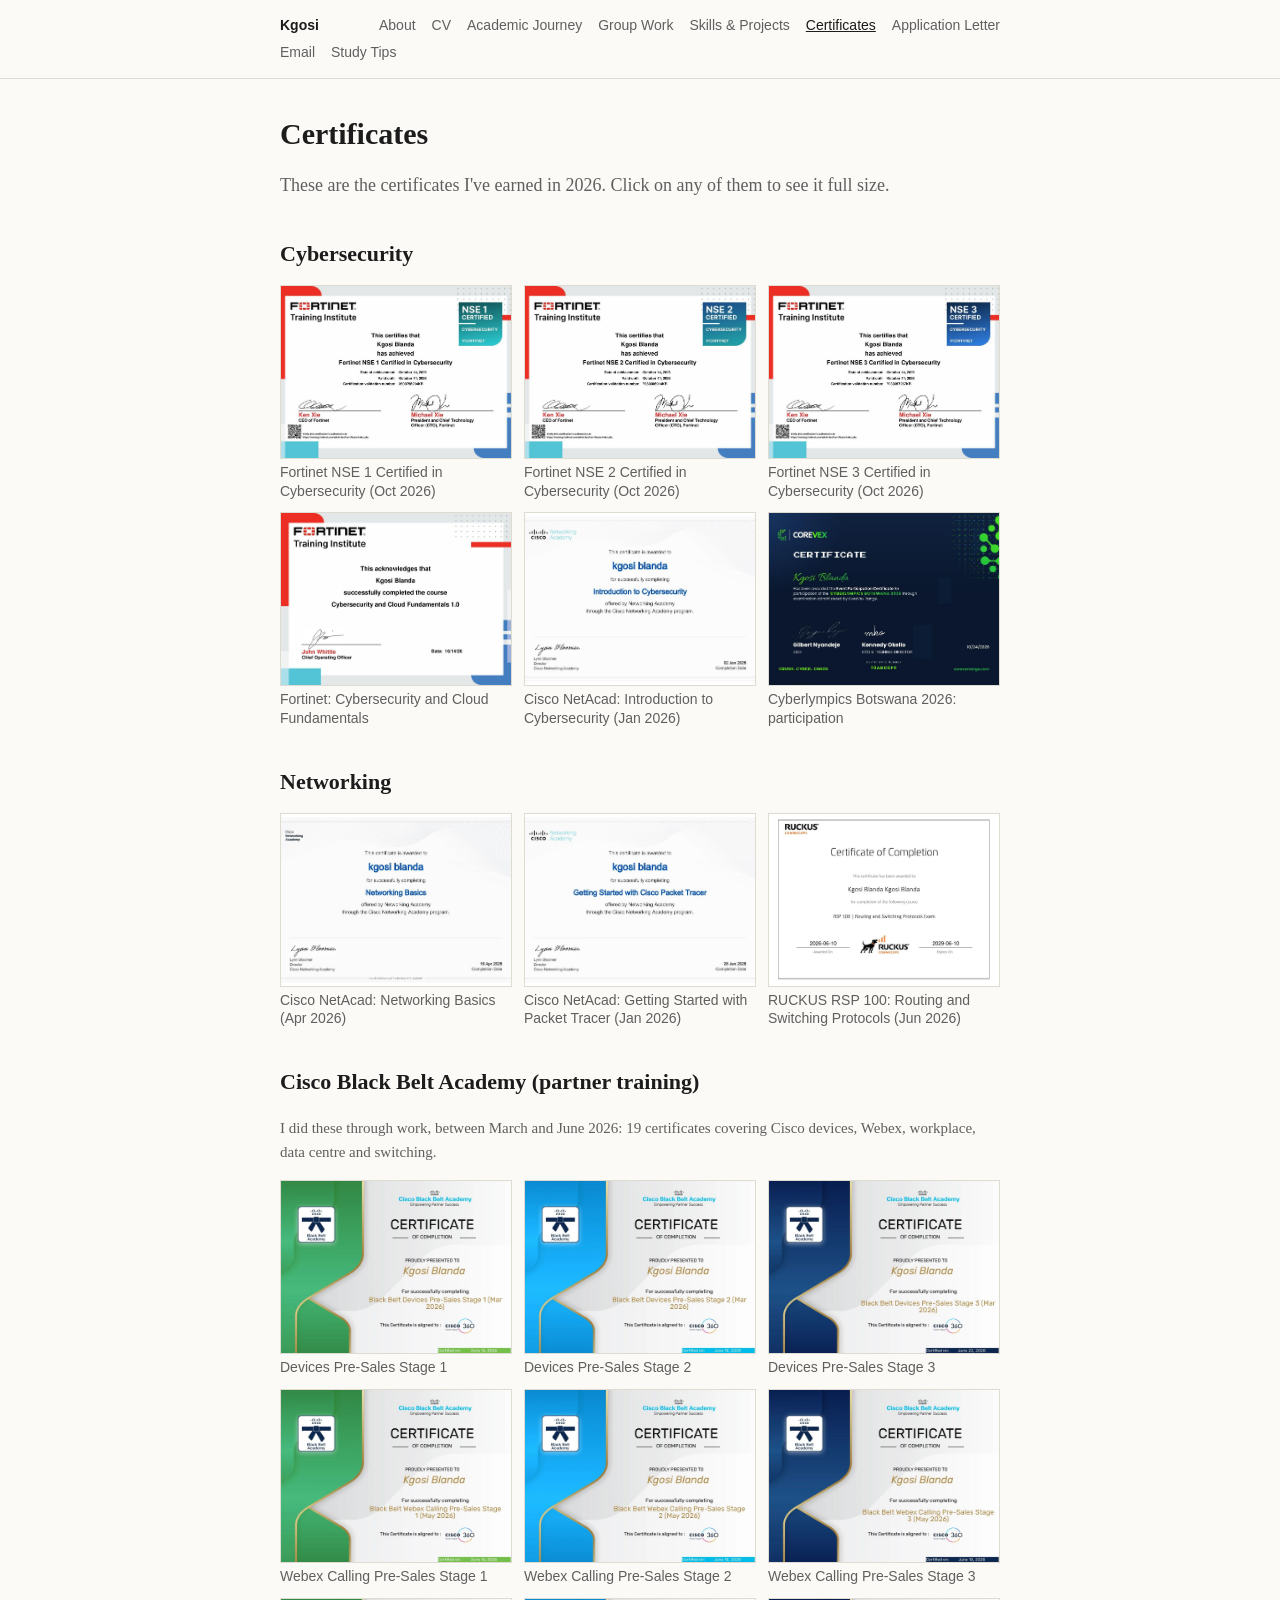
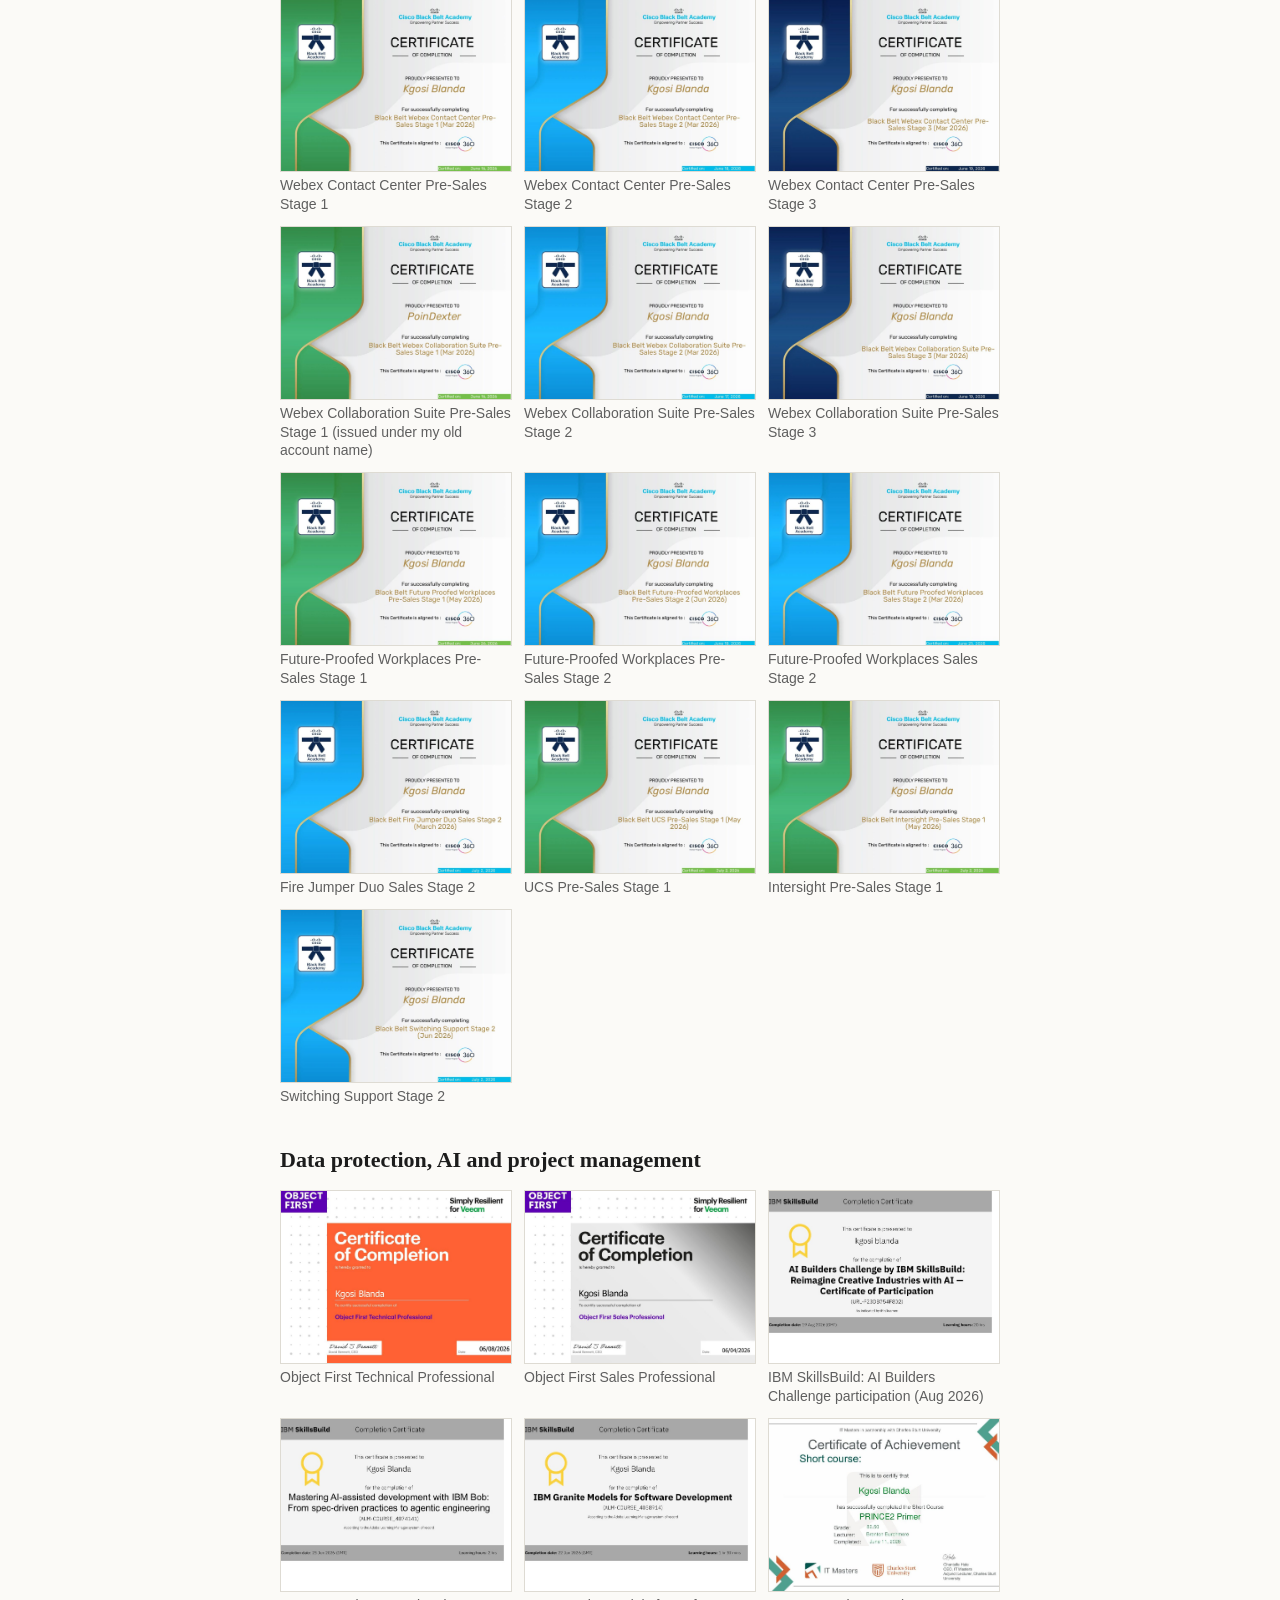
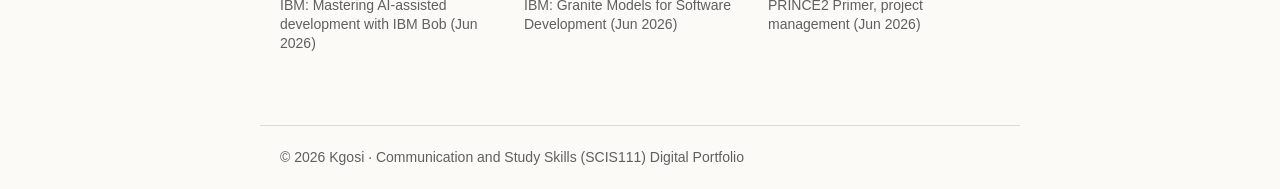
==== commit 1a5f76c3: "Rewrite site in first person, plainer design Co-Authored-By: Claude Opus 5.5 <noreply@anthropic.com>" ====
--- a/certificates.html
+++ b/certificates.html
@@ -21,7 +21,7 @@
 </nav></header>
 <main>
 <h1>Certificates</h1>
-<p class="lead">Certificates I have earned in 2026. Click any certificate to see it full size.</p>
+<p class="lead">These are the certificates I've earned in 2026. Click on any of them to see it full size.</p>
 
 <h2>Cybersecurity</h2>
 <div class="gallery"><figure><a href="img/certs/fortinet-nse1.jpg" target="_blank" rel="noopener"><img src="img/certs/fortinet-nse1.jpg" alt="Fortinet NSE 1 Certified in Cybersecurity (Oct 2026)" loading="lazy"></a><figcaption>Fortinet NSE 1 Certified in Cybersecurity (Oct 2026)</figcaption></figure><figure><a href="img/certs/fortinet-nse2.jpg" target="_blank" rel="noopener"><img src="img/certs/fortinet-nse2.jpg" alt="Fortinet NSE 2 Certified in Cybersecurity (Oct 2026)" loading="lazy"></a><figcaption>Fortinet NSE 2 Certified in Cybersecurity (Oct 2026)</figcaption></figure><figure><a href="img/certs/fortinet-nse3.jpg" target="_blank" rel="noopener"><img src="img/certs/fortinet-nse3.jpg" alt="Fortinet NSE 3 Certified in Cybersecurity (Oct 2026)" loading="lazy"></a><figcaption>Fortinet NSE 3 Certified in Cybersecurity (Oct 2026)</figcaption></figure><figure><a href="img/certs/fortinet-cloud-fundamentals.jpg" target="_blank" rel="noopener"><img src="img/certs/fortinet-cloud-fundamentals.jpg" alt="Fortinet: Cybersecurity and Cloud Fundamentals" loading="lazy"></a><figcaption>Fortinet: Cybersecurity and Cloud Fundamentals</figcaption></figure><figure><a href="img/certs/netacad-intro-cyber.jpg" target="_blank" rel="noopener"><img src="img/certs/netacad-intro-cyber.jpg" alt="Cisco NetAcad: Introduction to Cybersecurity (Jan 2026)" loading="lazy"></a><figcaption>Cisco NetAcad: Introduction to Cybersecurity (Jan 2026)</figcaption></figure><figure><a href="img/certs/cyberlympics-2026.jpg" target="_blank" rel="noopener"><img src="img/certs/cyberlympics-2026.jpg" alt="Cyberlympics Botswana 2026: participation" loading="lazy"></a><figcaption>Cyberlympics Botswana 2026: participation</figcaption></figure></div>
@@ -30,7 +30,7 @@
 <div class="gallery"><figure><a href="img/certs/netacad-networking-basics.jpg" target="_blank" rel="noopener"><img src="img/certs/netacad-networking-basics.jpg" alt="Cisco NetAcad: Networking Basics (Apr 2026)" loading="lazy"></a><figcaption>Cisco NetAcad: Networking Basics (Apr 2026)</figcaption></figure><figure><a href="img/certs/netacad-packet-tracer.jpg" target="_blank" rel="noopener"><img src="img/certs/netacad-packet-tracer.jpg" alt="Cisco NetAcad: Getting Started with Packet Tracer (Jan 2026)" loading="lazy"></a><figcaption>Cisco NetAcad: Getting Started with Packet Tracer (Jan 2026)</figcaption></figure><figure><a href="img/certs/ruckus-rsp100.jpg" target="_blank" rel="noopener"><img src="img/certs/ruckus-rsp100.jpg" alt="RUCKUS RSP 100: Routing and Switching Protocols (Jun 2026)" loading="lazy"></a><figcaption>RUCKUS RSP 100: Routing and Switching Protocols (Jun 2026)</figcaption></figure></div>
 
 <h2>Cisco Black Belt Academy (partner training)</h2>
-<p class="meta">19 certificates across Cisco devices, Webex collaboration, workplace, data centre and switching tracks (March to June 2026).</p>
+<p class="meta">I did these through work, between March and June 2026: 19 certificates covering Cisco devices, Webex, workplace, data centre and switching.</p>
 <div class="gallery"><figure><a href="img/certs/bb-devices-ps1.jpg" target="_blank" rel="noopener"><img src="img/certs/bb-devices-ps1.jpg" alt="Devices Pre-Sales Stage 1" loading="lazy"></a><figcaption>Devices Pre-Sales Stage 1</figcaption></figure><figure><a href="img/certs/bb-devices-ps2.jpg" target="_blank" rel="noopener"><img src="img/certs/bb-devices-ps2.jpg" alt="Devices Pre-Sales Stage 2" loading="lazy"></a><figcaption>Devices Pre-Sales Stage 2</figcaption></figure><figure><a href="img/certs/bb-devices-ps3.jpg" target="_blank" rel="noopener"><img src="img/certs/bb-devices-ps3.jpg" alt="Devices Pre-Sales Stage 3" loading="lazy"></a><figcaption>Devices Pre-Sales Stage 3</figcaption></figure><figure><a href="img/certs/bb-calling-ps1.jpg" target="_blank" rel="noopener"><img src="img/certs/bb-calling-ps1.jpg" alt="Webex Calling Pre-Sales Stage 1" loading="lazy"></a><figcaption>Webex Calling Pre-Sales Stage 1</figcaption></figure><figure><a href="img/certs/bb-calling-ps2.jpg" target="_blank" rel="noopener"><img src="img/certs/bb-calling-ps2.jpg" alt="Webex Calling Pre-Sales Stage 2" loading="lazy"></a><figcaption>Webex Calling Pre-Sales Stage 2</figcaption></figure><figure><a href="img/certs/bb-calling-ps3.jpg" target="_blank" rel="noopener"><img src="img/certs/bb-calling-ps3.jpg" alt="Webex Calling Pre-Sales Stage 3" loading="lazy"></a><figcaption>Webex Calling Pre-Sales Stage 3</figcaption></figure><figure><a href="img/certs/bb-contactcenter-ps1.jpg" target="_blank" rel="noopener"><img src="img/certs/bb-contactcenter-ps1.jpg" alt="Webex Contact Center Pre-Sales Stage 1" loading="lazy"></a><figcaption>Webex Contact Center Pre-Sales Stage 1</figcaption></figure><figure><a href="img/certs/bb-contactcenter-ps2.jpg" target="_blank" rel="noopener"><img src="img/certs/bb-contactcenter-ps2.jpg" alt="Webex Contact Center Pre-Sales Stage 2" loading="lazy"></a><figcaption>Webex Contact Center Pre-Sales Stage 2</figcaption></figure><figure><a href="img/certs/bb-contactcenter-ps3.jpg" target="_blank" rel="noopener"><img src="img/certs/bb-contactcenter-ps3.jpg" alt="Webex Contact Center Pre-Sales Stage 3" loading="lazy"></a><figcaption>Webex Contact Center Pre-Sales Stage 3</figcaption></figure><figure><a href="img/certs/bb-collab-ps1.jpg" target="_blank" rel="noopener"><img src="img/certs/bb-collab-ps1.jpg" alt="Webex Collaboration Suite Pre-Sales Stage 1" loading="lazy"></a><figcaption>Webex Collaboration Suite Pre-Sales Stage 1 (issued under my old account name)</figcaption></figure><figure><a href="img/certs/bb-collab-ps2.jpg" target="_blank" rel="noopener"><img src="img/certs/bb-collab-ps2.jpg" alt="Webex Collaboration Suite Pre-Sales Stage 2" loading="lazy"></a><figcaption>Webex Collaboration Suite Pre-Sales Stage 2</figcaption></figure><figure><a href="img/certs/bb-collab-ps3.jpg" target="_blank" rel="noopener"><img src="img/certs/bb-collab-ps3.jpg" alt="Webex Collaboration Suite Pre-Sales Stage 3" loading="lazy"></a><figcaption>Webex Collaboration Suite Pre-Sales Stage 3</figcaption></figure><figure><a href="img/certs/bb-fpw-ps1.jpg" target="_blank" rel="noopener"><img src="img/certs/bb-fpw-ps1.jpg" alt="Future-Proofed Workplaces Pre-Sales Stage 1" loading="lazy"></a><figcaption>Future-Proofed Workplaces Pre-Sales Stage 1</figcaption></figure><figure><a href="img/certs/bb-fpw-ps2.jpg" target="_blank" rel="noopener"><img src="img/certs/bb-fpw-ps2.jpg" alt="Future-Proofed Workplaces Pre-Sales Stage 2" loading="lazy"></a><figcaption>Future-Proofed Workplaces Pre-Sales Stage 2</figcaption></figure><figure><a href="img/certs/bb-fpw-sales2.jpg" target="_blank" rel="noopener"><img src="img/certs/bb-fpw-sales2.jpg" alt="Future-Proofed Workplaces Sales Stage 2" loading="lazy"></a><figcaption>Future-Proofed Workplaces Sales Stage 2</figcaption></figure><figure><a href="img/certs/bb-firejumper-s2.jpg" target="_blank" rel="noopener"><img src="img/certs/bb-firejumper-s2.jpg" alt="Fire Jumper Duo Sales Stage 2" loading="lazy"></a><figcaption>Fire Jumper Duo Sales Stage 2</figcaption></figure><figure><a href="img/certs/bb-ucs-ps1.jpg" target="_blank" rel="noopener"><img src="img/certs/bb-ucs-ps1.jpg" alt="UCS Pre-Sales Stage 1" loading="lazy"></a><figcaption>UCS Pre-Sales Stage 1</figcaption></figure><figure><a href="img/certs/bb-intersight-ps1.jpg" target="_blank" rel="noopener"><img src="img/certs/bb-intersight-ps1.jpg" alt="Intersight Pre-Sales Stage 1" loading="lazy"></a><figcaption>Intersight Pre-Sales Stage 1</figcaption></figure><figure><a href="img/certs/bb-switching-support-s2.jpg" target="_blank" rel="noopener"><img src="img/certs/bb-switching-support-s2.jpg" alt="Switching Support Stage 2" loading="lazy"></a><figcaption>Switching Support Stage 2</figcaption></figure></div>
 
 <h2>Data protection, AI and project management</h2>
--- a/style.css
+++ b/style.css
@@ -1,34 +1,32 @@
-:root{--bg:#0d1117;--card:#161b22;--line:#30363d;--text:#e6edf3;--muted:#9da7b3;--accent:#2f81f7;--accent2:#3fb9a8}
+:root{--bg:#fbfaf7;--text:#1c1c1c;--muted:#5f5f5f;--line:#dedbd3;--accent:#1d6b4f}
 *{box-sizing:border-box}
-body{margin:0;font-family:system-ui,-apple-system,"Segoe UI",Roboto,sans-serif;background:var(--bg);color:var(--text);line-height:1.7}
-a{color:var(--accent);text-decoration:none}
-a:hover{text-decoration:underline}
-header{background:var(--card);border-bottom:1px solid var(--line);position:sticky;top:0;z-index:10}
-nav{max-width:960px;margin:0 auto;padding:0 20px;display:flex;flex-wrap:wrap;align-items:center;gap:4px}
-nav .brand{font-weight:700;color:var(--text);margin-right:auto;padding:14px 0}
-nav a.link{color:var(--muted);padding:14px 10px;font-size:.92rem;border-bottom:2px solid transparent}
-nav a.link:hover{color:var(--text);text-decoration:none}
-nav a.link.active{color:var(--text);border-bottom-color:var(--accent)}
-main{max-width:960px;margin:0 auto;padding:40px 20px 60px}
-h1{font-size:2.1rem;margin:0 0 .3em}
-h2{font-size:1.35rem;margin:2em 0 .5em;color:var(--accent2)}
-h3{margin:1.2em 0 .3em}
-.lead{color:var(--muted);font-size:1.1rem}
-.card{background:var(--card);border:1px solid var(--line);border-radius:10px;padding:20px 24px;margin:16px 0}
-.grid{display:grid;grid-template-columns:repeat(auto-fit,minmax(260px,1fr));gap:16px}
-.tag{display:inline-block;background:#1f2a37;border:1px solid var(--line);border-radius:999px;padding:2px 12px;margin:3px 4px 3px 0;font-size:.85rem;color:var(--muted)}
-.btn{display:inline-block;background:var(--accent);color:#fff;padding:10px 20px;border-radius:8px;margin:6px 8px 6px 0}
-.btn:hover{text-decoration:none;opacity:.9}
-.meta{color:var(--muted);font-size:.9rem}
-.note{border-left:3px solid var(--accent2);background:#13201f;padding:10px 16px;border-radius:0 8px 8px 0;color:var(--muted);font-size:.92rem}
-pre.letter{white-space:pre-wrap;font-family:inherit;margin:0}
-footer{border-top:1px solid var(--line);text-align:center;color:var(--muted);padding:24px;font-size:.85rem}
-img{max-width:100%;border-radius:8px}
-.gallery{display:grid;grid-template-columns:repeat(auto-fill,minmax(220px,1fr));gap:14px;margin:12px 0}
-.gallery figure{margin:0;background:var(--card);border:1px solid var(--line);border-radius:10px;overflow:hidden}
-.gallery img{display:block;width:100%;aspect-ratio:4/3;object-fit:cover;border-radius:0}
-.gallery figcaption{padding:8px 12px;font-size:.85rem;color:var(--muted);line-height:1.4}
-.gallery.wide{grid-template-columns:repeat(auto-fill,minmax(300px,1fr))}
+body{margin:0;background:var(--bg);color:var(--text);font-family:Georgia,"Times New Roman",serif;font-size:18px;line-height:1.65}
+a{color:var(--accent)}
+header{border-bottom:1px solid var(--line);background:var(--bg)}
+nav{max-width:760px;margin:0 auto;padding:14px 20px;display:flex;flex-wrap:wrap;gap:4px 16px;font-family:Arial,Helvetica,sans-serif;font-size:14px}
+nav .brand{font-weight:bold;color:var(--text);text-decoration:none;margin-right:auto}
+nav a.link{color:var(--muted);text-decoration:none}
+nav a.link:hover{color:var(--text)}
+nav a.link.active{color:var(--text);text-decoration:underline}
+main{max-width:760px;margin:0 auto;padding:36px 20px 60px}
+h1{font-size:30px;line-height:1.25;margin:0 0 6px}
+h2{font-size:22px;margin:36px 0 8px}
+h3{font-size:19px;margin:24px 0 4px}
+.lead{color:var(--muted)}
+.meta{color:var(--muted);font-size:15px}
+.card{margin:18px 0;padding-bottom:6px;border-bottom:1px solid var(--line)}
+.card:last-child{border-bottom:none}
+.grid{display:block}
+.tag{display:inline}.tag:not(:last-child)::after{content:", "}
+.btn{font-family:Arial,Helvetica,sans-serif;font-size:15px}
+pre.letter{white-space:pre-wrap;font-family:inherit;margin:0;font-size:17px}
+footer{max-width:760px;margin:0 auto;border-top:1px solid var(--line);color:var(--muted);padding:20px;font-size:14px;font-family:Arial,Helvetica,sans-serif}
+img{max-width:100%}
+.gallery{display:grid;grid-template-columns:repeat(auto-fill,minmax(200px,1fr));gap:12px;margin:12px 0}
+.gallery figure{margin:0}
+.gallery img{display:block;width:100%;aspect-ratio:4/3;object-fit:cover;border:1px solid var(--line)}
+.gallery figcaption{font-size:14px;color:var(--muted);line-height:1.35;margin-top:4px;font-family:Arial,Helvetica,sans-serif}
+.gallery.wide{grid-template-columns:repeat(auto-fill,minmax(280px,1fr))}
 .gallery.wide img{aspect-ratio:16/9}
-.banner{width:100%;border-radius:8px;margin:8px 0}
-.stage{font-weight:700;color:var(--accent2)}
+.banner{width:100%;margin:8px 0}
+code{font-size:15px}
